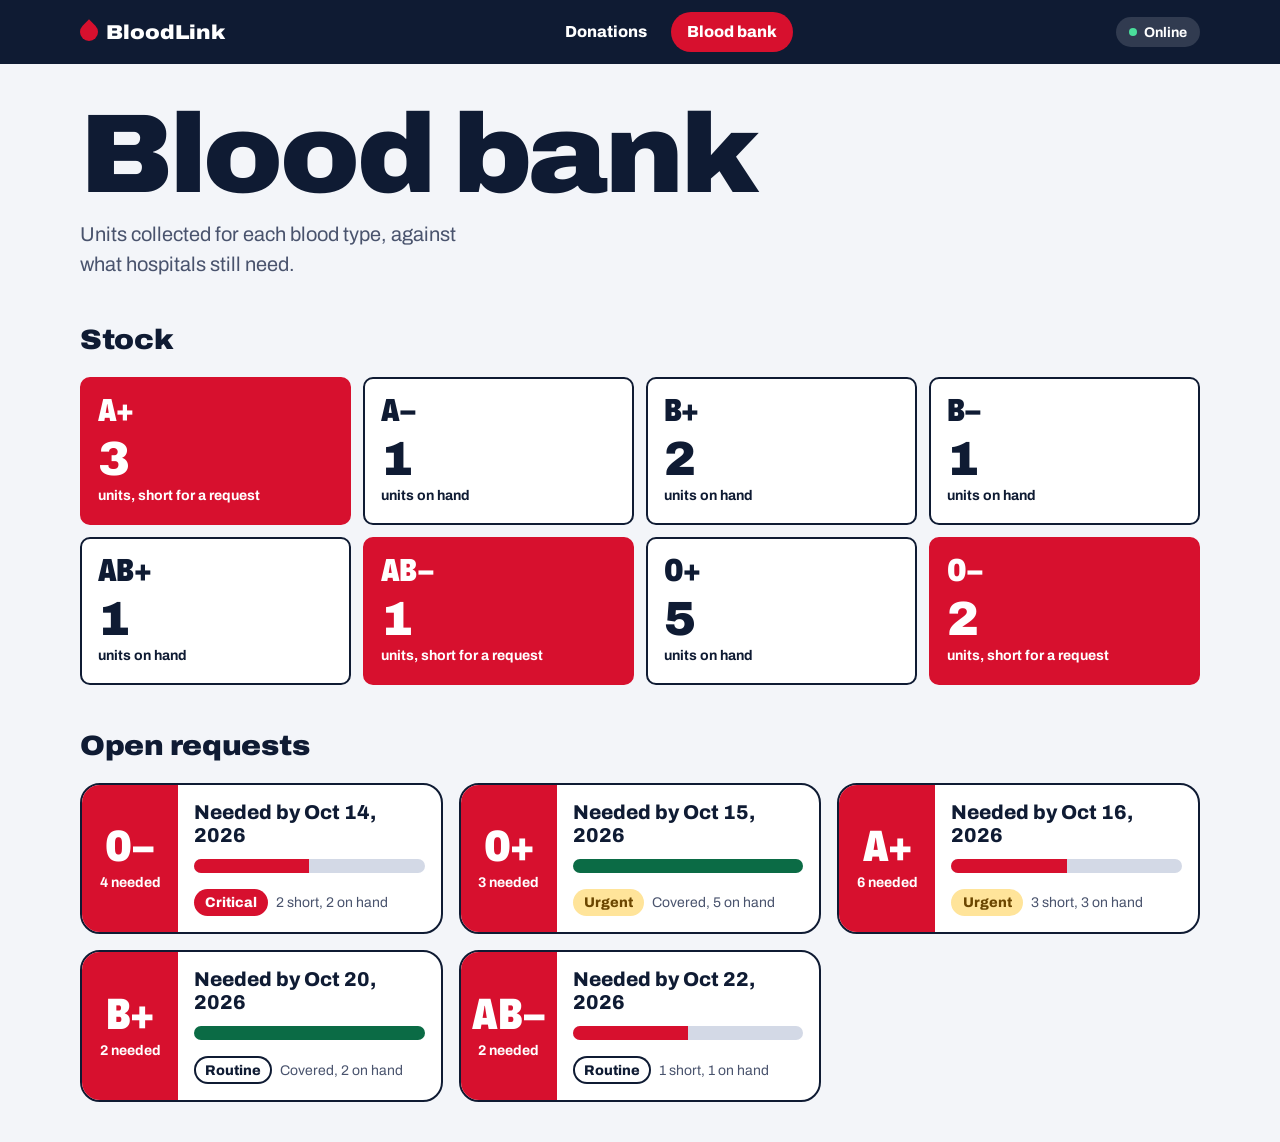
==== bank.html @ 68c7c885 "F4-ever" ====
<!doctype html>
<html lang="en">
    <head>
        <meta charset="utf-8">
        <meta name="viewport" content="width=device-width,initial-scale=1">
        <link rel="stylesheet" href="css/style.css">
         <title>Blood bank | BloodLink</title>
        </head>
        <body>
<header class="top">
    <div class="top__bar">
        <a class="brand" href="index.html">
            <span class="brand__drop">

            </span>BloodLink</a>
<nav class="tabs" aria-label="Main">
    <a href="index.html">Donations</a>
    <a href="bank.html" aria-current="page">Blood bank</a>
</nav>
<span class="net" data-state="online" role="status">Online</span>
</div>
</header>
<main class="wrap">

<div class="head"><div>
    <h1 class="hero">Blood bank</h1>
    <p class="lede">Units collected for each blood type, against what hospitals still need.</p>
</div>
</div>
<h2 class="h2">Stock</h2>
<section id="stock" class="stock" aria-live="polite">
</section>
<h2 class="h2">Open requests</h2>
<section id="requests" class="list" aria-live="polite">
    <div class="rec sk" aria-hidden="true"></div>
</section>
</main><script src="js/app.js"></script><script src="js/bank.js"></script></body></html>
---- css/style.css ----
/* BloodLink global styles (F4). Mobile-first: base = 360px, grows at 600 / 1000. */
@font-face{font-family:Archivo;src:url(../fonts/archivo-wdth.woff2) format("woff2");font-weight:100 900;font-stretch:62% 125%;font-display:swap}
:root{
  /* color */
  --ink:#0F1B33;--ink-2:#49536D;--paper:#F3F5F9;--card:#fff;--line:#D3D9E6;
  --blood:#D7102E;--blood-dk:#9E0A21;--plasma:#FFE1E5;
  --ok:#0B6B45;--ok-bg:#D6F2E4;--wait:#6B4600;--wait-bg:#FFE49A;
  /* type */
  --font:Archivo,system-ui,sans-serif;
  --t-sm:.875rem;--t-md:1rem;--t-lg:1.25rem;--t-xl:1.75rem;--t-hero:clamp(2.5rem,10.5vw,7rem);
  /* space, radius, layout */
  --s-1:.25rem;--s-2:.5rem;--s-3:.75rem;--s-4:1rem;--s-5:1.5rem;--s-6:2.5rem;
  --r-chip:10px;--r-card:20px;--r-pill:999px;--nav-h:64px;
}
*{box-sizing:border-box;margin:0}
body{font:400 var(--t-md)/1.5 var(--font);color:var(--ink);background:var(--paper);min-height:100dvh;padding-bottom:calc(var(--nav-h) + 96px)}
:focus-visible{outline:4px solid var(--blood);outline-offset:3px}
.sr{position:absolute;width:1px;height:1px;overflow:hidden;clip:rect(0 0 0 0)}

/* header + navigation (tabs sit at the bottom on phones, in the bar on desktop) */
.top{background:var(--ink);color:#fff;position:sticky;top:0;z-index:20}
.top :focus-visible{outline-color:#fff}
.top__bar{display:flex;align-items:center;justify-content:space-between;gap:var(--s-3);width:min(100% - 2rem,1120px);margin:auto;padding:var(--s-3) 0}
.brand{display:flex;align-items:center;gap:var(--s-2);font-weight:900;font-stretch:112%;font-size:var(--t-lg);color:#fff;text-decoration:none}
.brand__drop{width:18px;height:18px;background:var(--blood);border-radius:50% 0 50% 50%;transform:rotate(-45deg)}
.net{display:inline-flex;align-items:center;gap:.45rem;padding:.3rem .8rem;border-radius:var(--r-pill);background:rgba(255,255,255,.14);font-size:var(--t-sm);font-weight:700}
.net::before{content:"";width:.5rem;height:.5rem;border-radius:50%;background:#4ADE9B}
.net[data-state=offline]{background:var(--wait-bg);color:var(--wait)}
.net[data-state=offline]::before{background:var(--wait)}
.tabs{position:fixed;inset:auto 0 0;height:calc(var(--nav-h) + env(safe-area-inset-bottom,0px));padding-bottom:env(safe-area-inset-bottom,0px);display:grid;grid-template-columns:1fr 1fr;background:#fff;border-top:2px solid var(--ink)}
.tabs a{display:grid;place-items:center;color:var(--ink-2);font-weight:800;text-decoration:none}
.tabs a[aria-current=page]{color:var(--blood);box-shadow:inset 0 5px 0 var(--blood)}
.tabs :focus-visible{outline-offset:-6px}

/* page head */
.wrap{width:min(100% - 2rem,1120px);margin-inline:auto}
.head{display:flex;flex-wrap:wrap;align-items:flex-end;justify-content:space-between;gap:var(--s-4);margin:var(--s-6) 0 var(--s-5)}
.hero{font-size:var(--t-hero);font-weight:900;font-stretch:108%;line-height:.92;letter-spacing:-.03em}
.lede{margin-top:var(--s-3);max-width:36ch;color:var(--ink-2);font-size:var(--t-lg)}
.h2{margin:var(--s-6) 0 var(--s-4);font-size:var(--t-xl);font-weight:900;font-stretch:108%;letter-spacing:-.01em}

/* buttons, badges */
.btn{display:inline-flex;align-items:center;justify-content:center;min-height:48px;padding:0 var(--s-5);border:3px solid var(--ink);border-radius:var(--r-pill);background:#fff;color:var(--ink);font:800 var(--t-md)/1 var(--font);text-decoration:none;cursor:pointer}
.btn--primary{background:var(--blood);border-color:var(--blood);color:#fff}
.btn--danger{border-color:var(--blood);color:var(--blood-dk)}
.btn--sm{min-height:40px;padding:0 var(--s-4);border-width:2px;font-size:var(--t-sm)}
@media (hover:hover){.btn:hover{background:var(--ink);color:#fff}.btn--primary:hover{background:var(--blood-dk);border-color:var(--blood-dk)}.btn--danger:hover{background:var(--blood);color:#fff}}
.fab{position:fixed;right:var(--s-4);bottom:calc(var(--nav-h) + var(--s-4) + env(safe-area-inset-bottom,0px));min-height:56px;box-shadow:0 6px 0 var(--blood-dk);z-index:15}
.badge{display:inline-flex;align-items:center;padding:.2rem .7rem;border-radius:var(--r-pill);font-size:var(--t-sm);font-weight:800}
.badge--ok{background:var(--ok-bg);color:var(--ok)}
.badge--wait,.badge--urgent{background:var(--wait-bg);color:var(--wait)}
.badge--critical{background:var(--blood);color:#fff}
.badge--routine{box-shadow:inset 0 0 0 2px var(--ink)}

/* search, blood-type filter, sort */
.search input,.sort select{border:3px solid var(--ink);border-radius:var(--r-chip);background:#fff;color:var(--ink);font-family:var(--font)}
.search input{width:100%;height:56px;padding:0 var(--s-4);font-size:var(--t-lg);font-weight:600}
.types{display:grid;grid-template-columns:repeat(3,1fr);gap:var(--s-2);margin-top:var(--s-3)}
.type{height:64px;border:3px solid var(--ink);border-radius:var(--r-chip);background:#fff;color:var(--ink);font:900 1.75rem/1 var(--font);font-stretch:75%;cursor:pointer}
.type--all{font-size:1.1rem;font-stretch:100%;font-weight:800}
.type[aria-pressed=true]{background:var(--blood);border-color:var(--blood);color:#fff}
.bar{display:flex;flex-wrap:wrap;align-items:center;justify-content:space-between;gap:var(--s-3);margin-top:var(--s-4);font-weight:700}
.sort{display:flex;align-items:center;gap:var(--s-2)}
.sort select{height:44px;padding:0 var(--s-3);border-width:2px;font-size:var(--t-md);font-weight:700}

/* record card: used for donations and blood requests */
.list{display:grid;gap:var(--s-4);margin-top:var(--s-4)}
.rec{display:grid;grid-template-columns:96px 1fr;overflow:hidden;border:2px solid var(--ink);border-radius:var(--r-card);background:var(--card)}
.rec__type{display:flex;flex-direction:column;align-items:center;justify-content:center;gap:var(--s-1);padding:var(--s-3) var(--s-1);background:var(--blood);color:#fff;text-align:center}
.glyph{font-size:2.75rem;font-weight:900;font-stretch:70%;line-height:1;letter-spacing:-.02em}
.rec__units{font-size:var(--t-sm);font-weight:700}
.rec__body{display:flex;flex-direction:column;gap:var(--s-1);min-width:0;padding:var(--s-4)}
.rec h3{font-size:var(--t-lg);font-weight:800;line-height:1.15}
.rec p{color:var(--ink-2);font-size:var(--t-sm)}
.rec__foot{display:flex;flex-wrap:wrap;align-items:center;gap:var(--s-2);margin-top:var(--s-3)}
.rec__actions{display:flex;gap:var(--s-2);margin-left:auto}
.rec--wait{border-style:dashed}
.rec--wait .rec__type{background:var(--ink)}

/* blood bank: stock tiles + coverage meter */
.stock{display:grid;grid-template-columns:repeat(2,1fr);gap:var(--s-3)}
.tile{padding:var(--s-4);border:2px solid var(--ink);border-radius:var(--r-chip);background:#fff}
.tile .glyph{display:block;font-size:2rem}
.tile__n{display:block;margin-top:var(--s-2);font-size:3rem;font-weight:900;line-height:1}
.tile__l{font-size:var(--t-sm);font-weight:700}
.tile--low{background:var(--blood);border-color:var(--blood);color:#fff}
.meter{height:14px;margin-top:var(--s-2);overflow:hidden;border-radius:var(--r-pill);background:var(--line)}
.meter span{display:block;height:100%;width:calc(var(--p) * 100%);background:var(--ok);transform-origin:left;animation:fill .7s ease-out}
.meter--short span{background:var(--blood)}
@keyframes fill{from{transform:scaleX(0)}}

/* states */
.empty{grid-column:1/-1;padding:var(--s-6) var(--s-4);border:3px dashed var(--ink-2);border-radius:var(--r-card);text-align:center}
.empty h2{font-size:var(--t-xl);font-weight:900}
.empty p{margin:var(--s-2) auto var(--s-4);max-width:34ch;color:var(--ink-2)}
.sk{min-height:150px;border-color:var(--line);background:linear-gradient(100deg,var(--line) 30%,#E8ECF4 50%,var(--line) 70%) 0 0/200% 100%;animation:shine 1.2s linear infinite}
@keyframes shine{to{background-position:-200% 0}}
@media (prefers-reduced-motion:reduce){*{animation:none!important;transition:none!important}}

@media (min-width:600px){
  .types{grid-template-columns:repeat(9,1fr)}
  .stock{grid-template-columns:repeat(4,1fr)}
  .list{grid-template-columns:repeat(2,1fr)}
}
@media (min-width:1000px){
  body{padding-bottom:var(--s-6)}
  .tabs{position:static;display:flex;gap:var(--s-2);height:auto;padding:0;background:none;border:0}
  .tabs a{padding:var(--s-2) var(--s-4);border-radius:var(--r-pill);color:#fff;box-shadow:none!important}
  .tabs a[aria-current=page]{background:var(--blood);color:#fff}
  .fab{position:static;box-shadow:none}
  .list{grid-template-columns:repeat(3,1fr)}
}
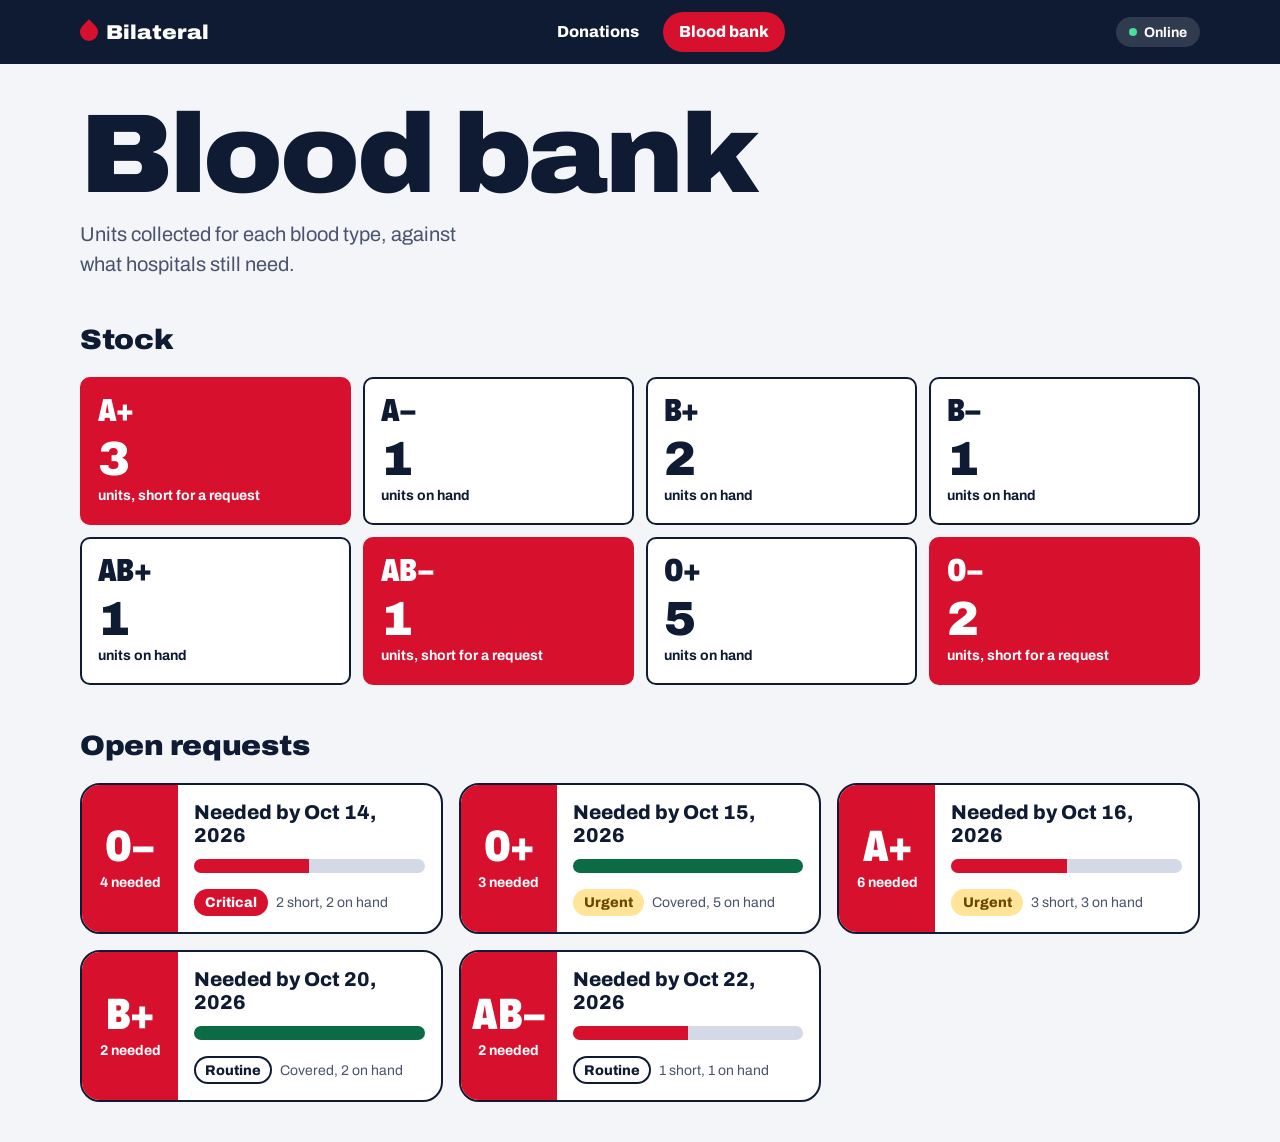
==== commit bea257b3: "Renamed Bloodlink to Bilateral" ====
--- a/bank.html
+++ b/bank.html
@@ -4,7 +4,7 @@
         <meta charset="utf-8">
         <meta name="viewport" content="width=device-width,initial-scale=1">
         <link rel="stylesheet" href="css/style.css">
-         <title>Blood bank | BloodLink</title>
+         <title>Blood bank | Bilateral</title>
         </head>
         <body>
 <header class="top">
@@ -12,7 +12,7 @@
         <a class="brand" href="index.html">
             <span class="brand__drop">
 
-            </span>BloodLink</a>
+            </span>Bilateral</a>
 <nav class="tabs" aria-label="Main">
     <a href="index.html">Donations</a>
     <a href="bank.html" aria-current="page">Blood bank</a>
